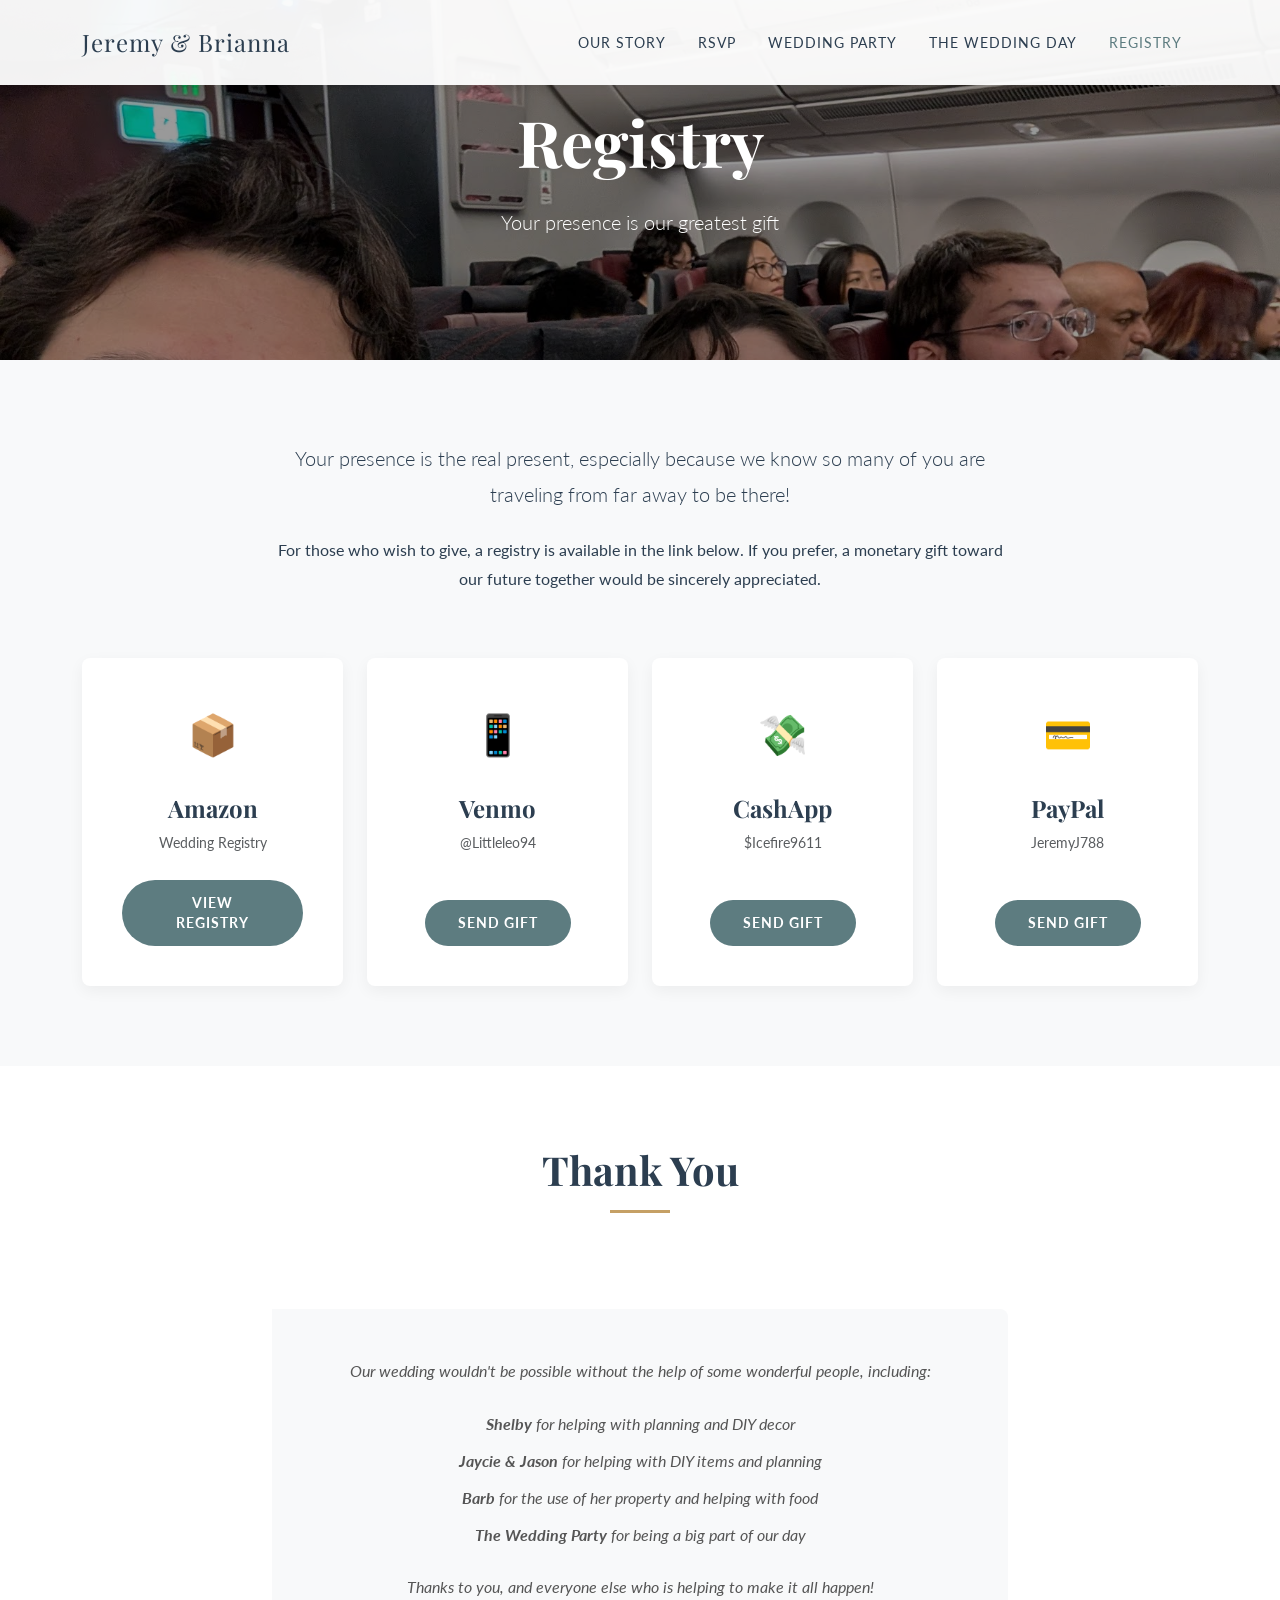
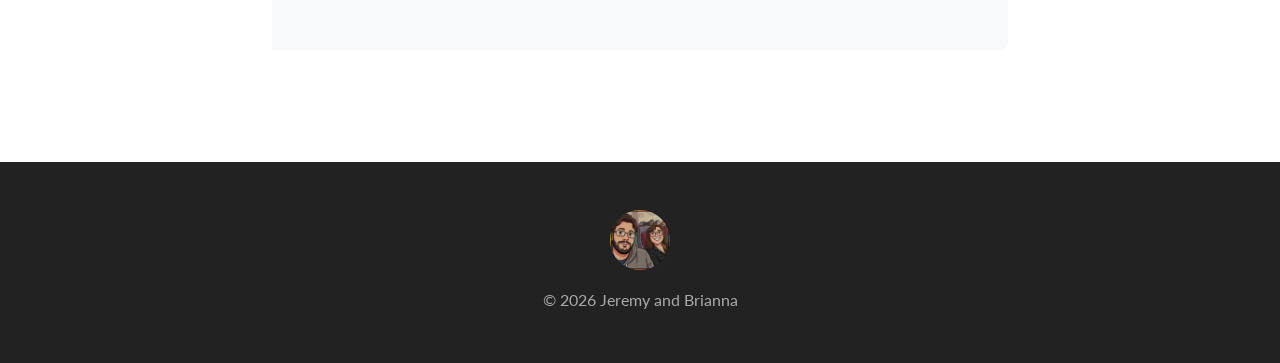
==== registry.html @ 7c29f0b6 "Initial commit" ====
<!DOCTYPE html>
<html lang="en">
<head>
    <meta charset="UTF-8">
    <meta name="viewport" content="width=device-width, initial-scale=1.0">
    <title>Jeremy and Brianna - Registry</title>

    <!-- Bootstrap 5 CSS -->
    <link href="https://cdn.jsdelivr.net/npm/bootstrap@5.3.0/dist/css/bootstrap.min.css" rel="stylesheet">

    <!-- Custom Fonts -->
    <link rel="preconnect" href="https://fonts.googleapis.com">
    <link rel="preconnect" href="https://fonts.gstatic.com" crossorigin>
    <link href="https://fonts.googleapis.com/css2?family=Lato:wght@300;400;700&family=Playfair+Display:ital,wght@0,400;0,700;1,400&display=swap" rel="stylesheet">

    <!-- Custom Styles -->
    <link href="styles.css" rel="stylesheet">
    <style>
        .registry-card {
            background: white;
            padding: 2.5rem;
            border-radius: 8px;
            box-shadow: 0 5px 15px rgba(0,0,0,0.05);
            text-align: center;
            height: 100%;
            transition: transform 0.3s;
            display: flex;
            flex-direction: column;
            justify-content: center;
            align-items: center;
        }
        .registry-card:hover {
            transform: translateY(-5px);
        }
        .registry-icon {
            font-size: 2.5rem;
            color: var(--primary-color);
            margin-bottom: 1.5rem;
        }
        .btn-registry {
            background-color: var(--primary-color);
            color: white;
            padding: 0.75rem 2rem;
            border-radius: 50px;
            text-transform: uppercase;
            letter-spacing: 1px;
            font-size: 0.85rem;
            font-weight: 700;
            margin-top: auto;
        }
        .btn-registry:hover {
            background-color: var(--accent-color);
            color: white;
        }
    </style>
</head>
<body>
    <!-- Navigation -->
    <nav class="navbar navbar-expand-lg navbar-light fixed-top">
        <div class="container">
            <a class="navbar-brand" href="index.html">Jeremy & Brianna</a>
            <button class="navbar-toggler" type="button" data-bs-toggle="collapse" data-bs-target="#navbarNav">
                <span class="navbar-toggler-icon"></span>
            </button>
            <div class="collapse navbar-collapse" id="navbarNav">
                <ul class="navbar-nav ms-auto">
                    <li class="nav-item">
                        <a class="nav-link" href="index.html">Our Story</a>
                    </li>
                    <li class="nav-item">
                        <a class="nav-link" href="rsvp.html">RSVP</a>
                    </li>
                    <li class="nav-item">
                        <a class="nav-link" href="wedding-party.html">Wedding Party</a>
                    </li>
                    <li class="nav-item">
                        <a class="nav-link" href="wedding-day.html">The Wedding Day</a>
                    </li>
                    <li class="nav-item">
                        <a class="nav-link active" href="registry.html">Registry</a>
                    </li>
                </ul>
            </div>
        </div>
    </nav>

    <!-- Hero Section -->
    <header class="hero-section" style="height: 40vh; min-height: 300px;">
        <div class="hero-overlay"></div>
        <div class="hero-content">
            <h1 class="hero-title">Registry</h1>
            <p class="lead">Your presence is our greatest gift</p>
        </div>
    </header>

    <!-- Registry Info -->
    <section class="section-padding bg-light">
        <div class="container">
            <div class="row justify-content-center mb-5">
                <div class="col-lg-8 text-center">
                    <p class="lead mb-4">Your presence is the real present, especially because we know so many of you are traveling from far away to be there!</p>
                    <p>For those who wish to give, a registry is available in the link below. If you prefer, a monetary gift toward our future together would be sincerely appreciated.</p>
                </div>
            </div>

            <div class="row g-4 justify-content-center">
                <div class="col-md-3">
                    <div class="registry-card">
                        <div class="registry-icon">📦</div>
                        <h4>Amazon</h4>
                        <p class="small text-muted mb-4">Wedding Registry</p>
                        <a href="https://www.amazon.com/wedding/guest-view/2AH0WF4XXY84A" target="_blank" class="btn btn-registry">View Registry</a>
                    </div>
                </div>
                <div class="col-md-3">
                    <div class="registry-card">
                        <div class="registry-icon">📱</div>
                        <h4>Venmo</h4>
                        <p class="small text-muted mb-4">@Littleleo94</p>
                        <a href="https://account.venmo.com/u/Littleleo94" target="_blank" class="btn btn-registry">Send Gift</a>
                    </div>
                </div>
                <div class="col-md-3">
                    <div class="registry-card">
                        <div class="registry-icon">💸</div>
                        <h4>CashApp</h4>
                        <p class="small text-muted mb-4">$Icefire9611</p>
                        <a href="https://cash.app/$Icefire9611" target="_blank" class="btn btn-registry">Send Gift</a>
                    </div>
                </div>
                <div class="col-md-3">
                    <div class="registry-card">
                        <div class="registry-icon">💳</div>
                        <h4>PayPal</h4>
                        <p class="small text-muted mb-4">JeremyJ788</p>
                        <a href="https://www.paypal.com/paypalme/JeremyJ788" target="_blank" class="btn btn-registry">Send Gift</a>
                    </div>
                </div>
            </div>
        </div>
    </section>

    <!-- Thank You Section -->
    <section class="section-padding bg-white">
        <div class="container">
            <div class="section-title">
                <h2>Thank You</h2>
            </div>
            <div class="row justify-content-center">
                <div class="col-lg-8">
                    <div class="quote-box text-center border-0 shadow-none bg-light p-5">
                        <p class="mb-4">Our wedding wouldn't be possible without the help of some wonderful people, including:</p>
                        <ul class="list-unstyled">
                            <li class="mb-2"><strong>Shelby</strong> for helping with planning and DIY decor</li>
                            <li class="mb-2"><strong>Jaycie & Jason</strong> for helping with DIY items and planning</li>
                            <li class="mb-2"><strong>Barb</strong> for the use of her property and helping with food</li>
                            <li><strong>The Wedding Party</strong> for being a big part of our day</li>
                        </ul>
                        <p class="mt-4 mb-0">Thanks to you, and everyone else who is helping to make it all happen!</p>
                    </div>
                </div>
            </div>
        </div>
    </section>

    <!-- Footer -->
    <footer>
        <div class="container">
            <img src="assets/jeremy-brianna-toon.png" alt="Cartoon" class="footer-icon rounded-circle">
            <p class="mb-0">&copy; 2026 Jeremy and Brianna</p>
        </div>
    </footer>

    <!-- Bootstrap 5 JS Bundle -->
    <script src="https://cdn.jsdelivr.net/npm/bootstrap@5.3.0/dist/js/bootstrap.bundle.min.js"></script>
</body>
</html>
---- styles.css ----
:root {
    --primary-color: #5d7c80;
    --secondary-color: #f8f9fa;
    --accent-color: #c5a065;
    --text-dark: #2c3e50;
    --text-light: #ffffff;
    --font-heading: 'Playfair Display', serif;
    --font-body: 'Lato', sans-serif;
}

body {
    font-family: var(--font-body);
    color: var(--text-dark);
    line-height: 1.8;
    background-color: #fff;
}

h1, h2, h3, h4, h5, h6 {
    font-family: var(--font-heading);
    font-weight: 700;
}

/* Navbar */
.navbar {
    background-color: rgba(255, 255, 255, 0.95);
    box-shadow: 0 2px 10px rgba(0,0,0,0.1);
    transition: all 0.3s;
    padding: 1rem 0;
}

.navbar-brand {
    font-family: var(--font-heading);
    font-size: 1.5rem;
    color: var(--text-dark) !important;
    letter-spacing: 1px;
}

.nav-link {
    font-size: 0.9rem;
    text-transform: uppercase;
    letter-spacing: 1px;
    color: var(--text-dark) !important;
    font-weight: 400;
    padding: 0.5rem 1rem !important;
}

.nav-link:hover, .nav-link.active {
    color: var(--primary-color) !important;
}

/* Hero Section */
.hero-section {
    position: relative;
    height: 100vh;
    min-height: 600px;
    background-image: url('assets/jeremy-brianna-plane.jpg');
    background-size: cover;
    background-position: center;
    background-attachment: fixed;
    display: flex;
    align-items: center;
    justify-content: center;
    color: white;
    text-align: center;
}

.hero-overlay {
    position: absolute;
    top: 0;
    left: 0;
    width: 100%;
    height: 100%;
    background: rgba(0, 0, 0, 0.4);
}

.hero-content {
    position: relative;
    z-index: 2;
    padding: 2rem;
    max-width: 800px;
}

.hero-subtitle {
    font-size: 1.2rem;
    letter-spacing: 3px;
    text-transform: uppercase;
    margin-bottom: 1rem;
    display: block;
}

.hero-title {
    font-size: 4rem;
    margin-bottom: 1.5rem;
    line-height: 1.2;
}

.hero-date {
    font-size: 1.5rem;
    font-family: var(--font-heading);
    font-style: italic;
    margin-top: 1rem;
    display: block;
}

/* Section General */
.section-padding {
    padding: 5rem 0;
}

.section-title {
    text-align: center;
    margin-bottom: 4rem;
    position: relative;
}

.section-title h2 {
    font-size: 2.5rem;
    color: var(--text-dark);
    margin-bottom: 1rem;
}

.section-title::after {
    content: '';
    display: block;
    width: 60px;
    height: 3px;
    background-color: var(--accent-color);
    margin: 1rem auto 0;
}

/* Timeline */
.timeline {
    position: relative;
    max-width: 1000px;
    margin: 0 auto;
}

.timeline::after {
    content: '';
    position: absolute;
    width: 2px;
    background-color: var(--primary-color);
    top: 0;
    bottom: 0;
    left: 50%;
    margin-left: -1px;
}

.timeline-item {
    padding: 10px 40px;
    position: relative;
    background-color: inherit;
    width: 50%;
}

.timeline-item.left {
    left: 0;
    text-align: right;
}

.timeline-item.right {
    left: 50%;
    text-align: left;
}

.timeline-content {
    padding: 20px 30px;
    background-color: white;
    position: relative;
    border-radius: 6px;
    box-shadow: 0 5px 20px rgba(0,0,0,0.05);
    transition: transform 0.3s;
}

.timeline-content:hover {
    transform: translateY(-5px);
}

.timeline-date {
    font-weight: 700;
    color: var(--primary-color);
    margin-bottom: 0.5rem;
    display: block;
    text-transform: uppercase;
    letter-spacing: 1px;
    font-size: 0.9rem;
}

/* Timeline Dots */
.timeline-item::after {
    content: '';
    position: absolute;
    width: 20px;
    height: 20px;
    right: -10px;
    background-color: white;
    border: 4px solid var(--accent-color);
    top: 25px;
    border-radius: 50%;
    z-index: 1;
}

.timeline-item.right::after {
    left: -10px;
}

/* Proposal Section */
.proposal-section {
    background-color: var(--secondary-color);
}

.proposal-card {
    background: white;
    padding: 2rem;
    height: 100%;
    border-radius: 8px;
    box-shadow: 0 5px 15px rgba(0,0,0,0.05);
    text-align: center;
}

.proposal-card img {
    width: 100%;
    height: 250px;
    object-fit: cover;
    border-radius: 4px;
    margin-bottom: 1.5rem;
}

.proposal-card h4 {
    margin-bottom: 1rem;
    color: var(--primary-color);
}

.quote-box {
    border-left: 4px solid var(--accent-color);
    padding-left: 1.5rem;
    margin: 2rem 0;
    font-style: italic;
    color: #555;
    background: #fff;
    padding: 2rem;
    border-radius: 0 8px 8px 0;
    box-shadow: 0 5px 15px rgba(0,0,0,0.03);
}

/* Footer */
footer {
    background-color: #222;
    color: #aaa;
    padding: 3rem 0;
    text-align: center;
}

.footer-icon {
    width: 60px;
    margin-bottom: 1rem;
    opacity: 0.8;
}

/* Responsive */
@media (max-width: 767px) {
    .timeline::after {
        left: 31px;
    }
    
    .timeline-item {
        width: 100%;
        padding-left: 70px;
        padding-right: 25px;
    }
    
    .timeline-item.left, .timeline-item.right {
        left: 0;
        text-align: left;
    }
    
    .timeline-item::after {
        left: 21px;
    }
    
    .hero-title {
        font-size: 2.5rem;
    }
}
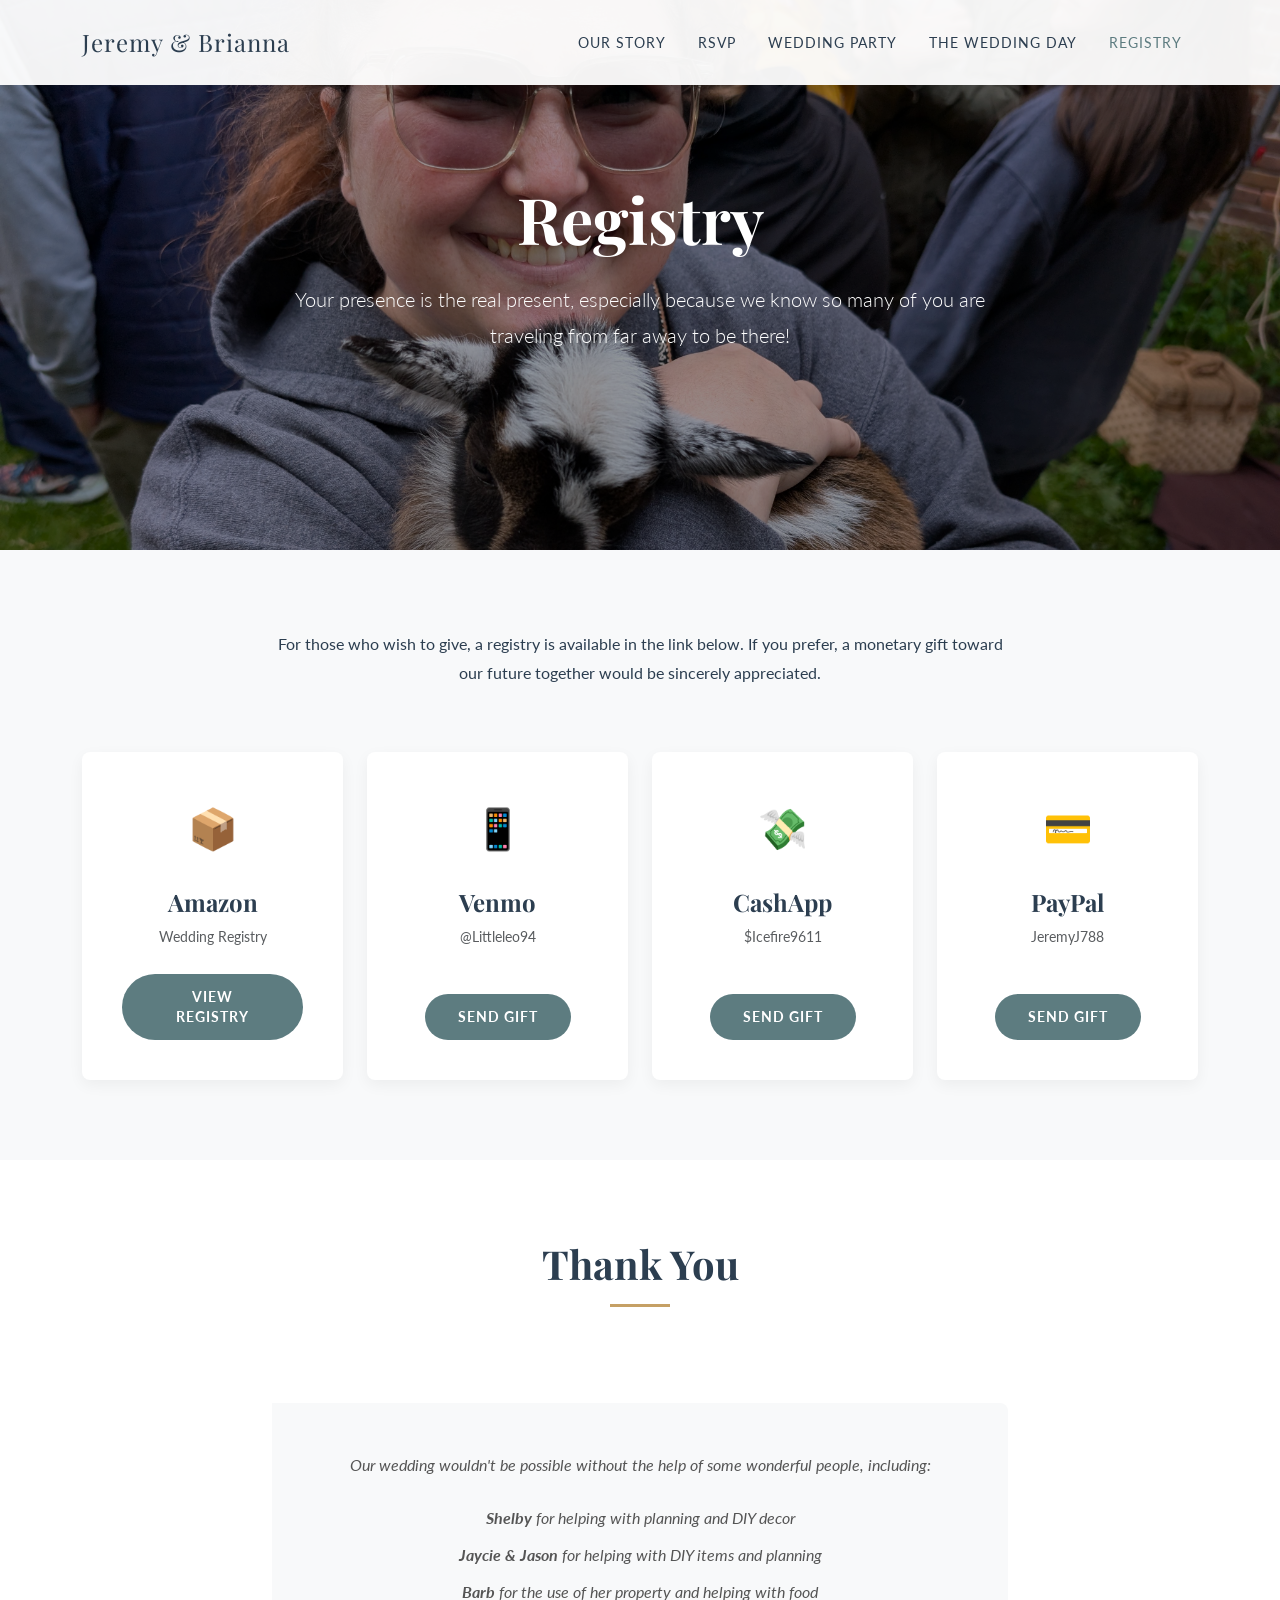
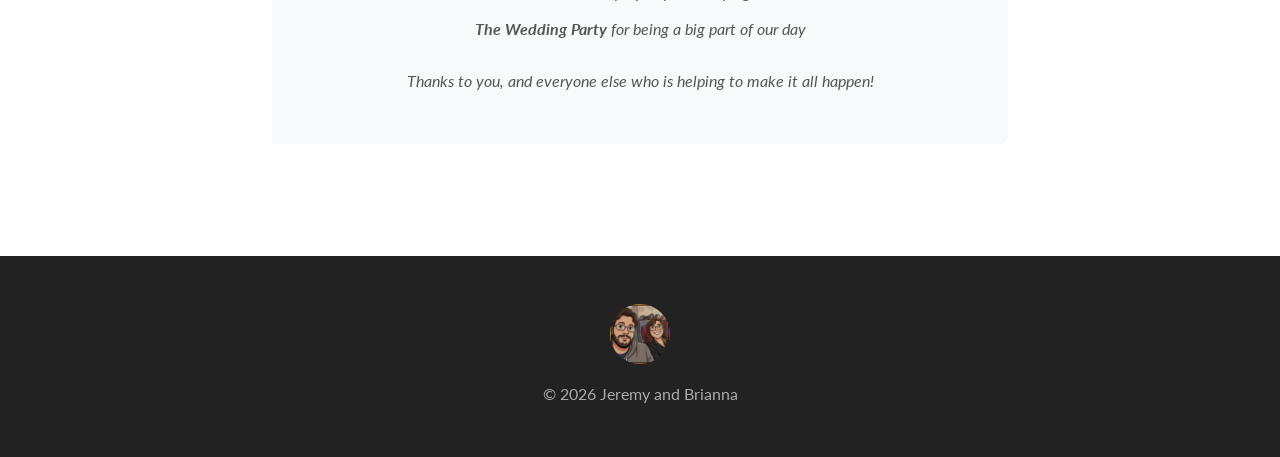
==== commit ce3e091f: "button fixes" ====
--- a/registry.html
+++ b/registry.html
@@ -85,11 +85,11 @@
     </nav>
 
     <!-- Hero Section -->
-    <header class="hero-section" style="height: 40vh; min-height: 300px;">
+    <header class="hero-section" style="height: 40vh; min-height: 550px; background-image: url('assets/brianna-goat.jpg');">
         <div class="hero-overlay"></div>
         <div class="hero-content">
             <h1 class="hero-title">Registry</h1>
-            <p class="lead">Your presence is our greatest gift</p>
+            <p class="lead">Your presence is the real present, especially because we know so many of you are traveling from far away to be there!</p>
         </div>
     </header>
 
@@ -98,7 +98,6 @@
         <div class="container">
             <div class="row justify-content-center mb-5">
                 <div class="col-lg-8 text-center">
-                    <p class="lead mb-4">Your presence is the real present, especially because we know so many of you are traveling from far away to be there!</p>
                     <p>For those who wish to give, a registry is available in the link below. If you prefer, a monetary gift toward our future together would be sincerely appreciated.</p>
                 </div>
             </div>
--- a/styles.css
+++ b/styles.css
@@ -53,7 +53,7 @@
     position: relative;
     height: 100vh;
     min-height: 600px;
-    background-image: url('assets/jeremy-brianna-plane.jpg');
+    background-image: url('assets/Proposal.jpg');
     background-size: cover;
     background-position: center;
     background-attachment: fixed;
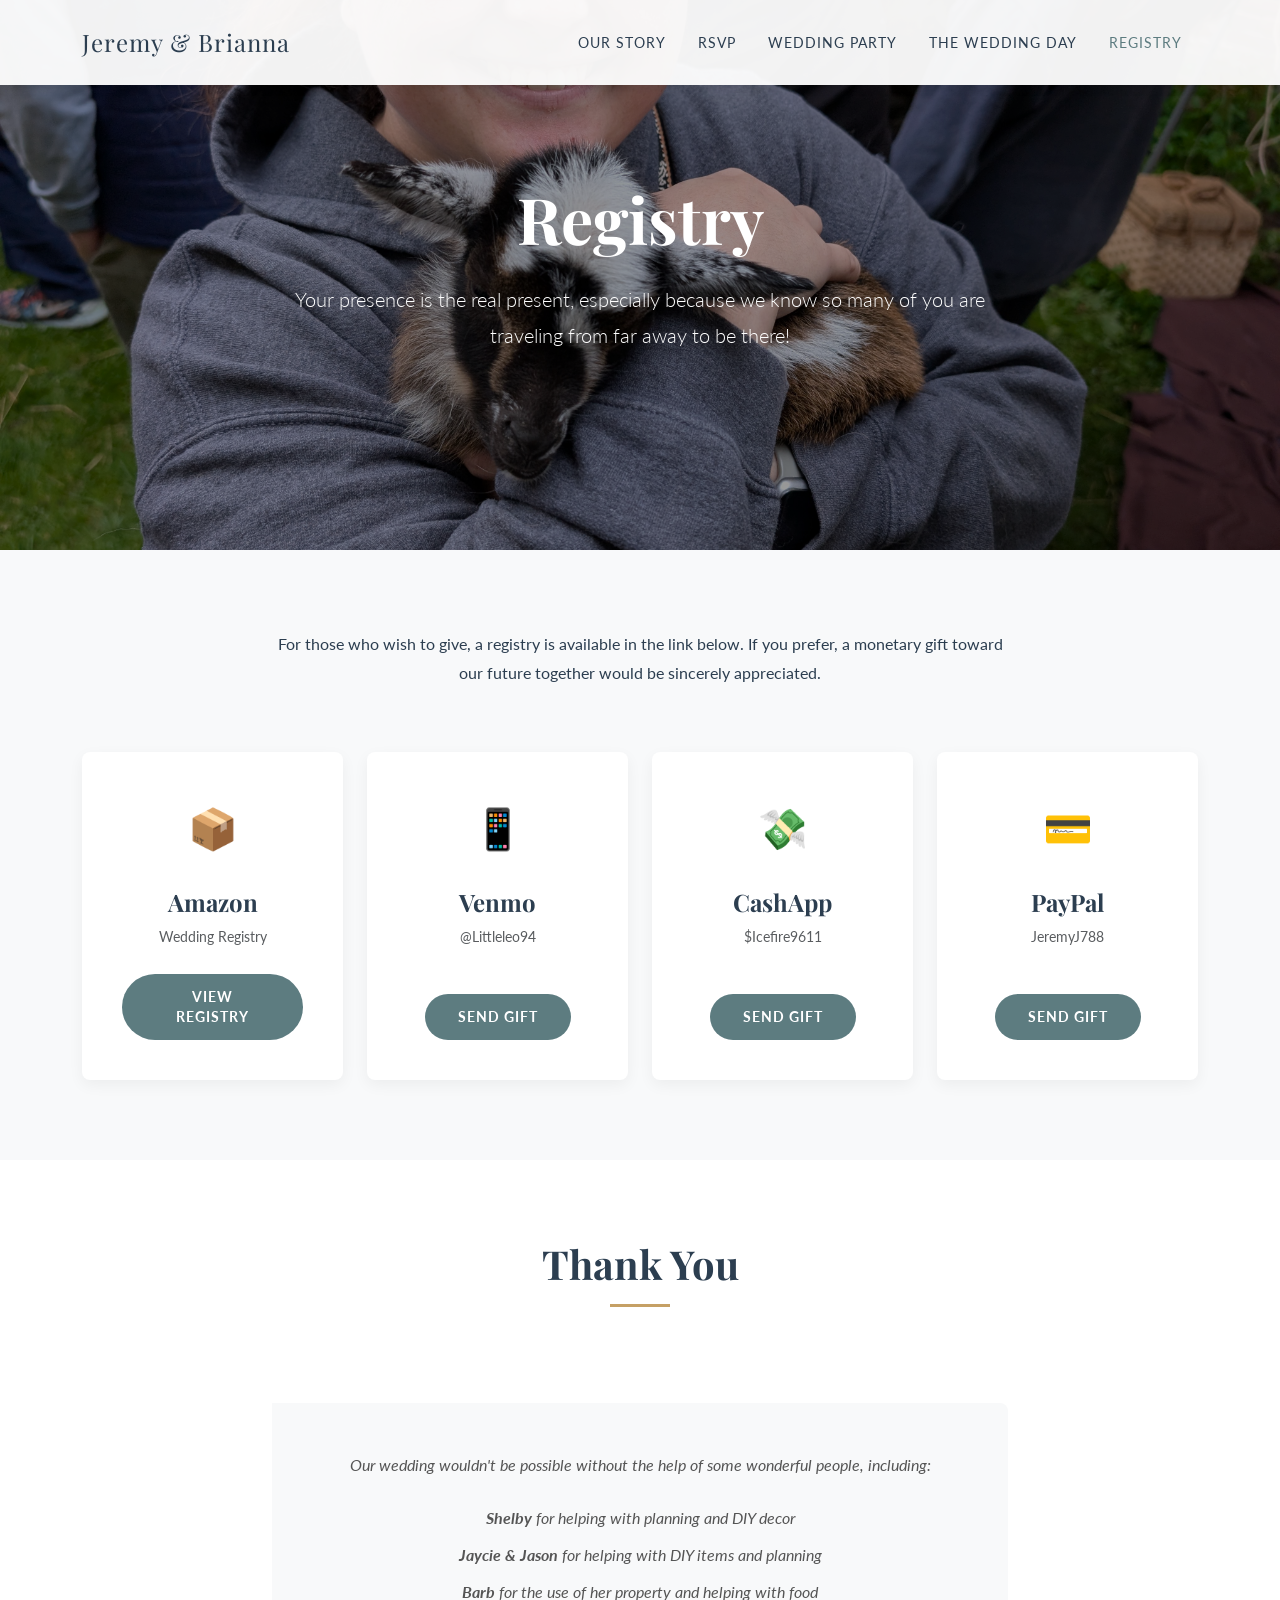
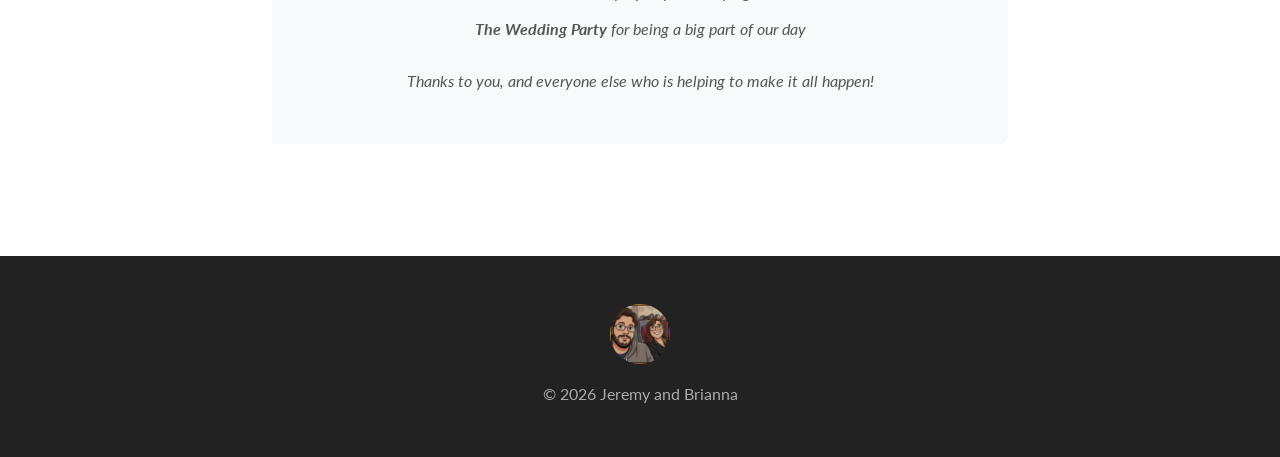
==== commit 2ab5a25a: "registry image fix" ====
--- a/registry.html
+++ b/registry.html
@@ -1,5 +1,6 @@
 <!DOCTYPE html>
 <html lang="en">
+
 <head>
     <meta charset="UTF-8">
     <meta name="viewport" content="width=device-width, initial-scale=1.0">
@@ -11,7 +12,9 @@
     <!-- Custom Fonts -->
     <link rel="preconnect" href="https://fonts.googleapis.com">
     <link rel="preconnect" href="https://fonts.gstatic.com" crossorigin>
-    <link href="https://fonts.googleapis.com/css2?family=Lato:wght@300;400;700&family=Playfair+Display:ital,wght@0,400;0,700;1,400&display=swap" rel="stylesheet">
+    <link
+        href="https://fonts.googleapis.com/css2?family=Lato:wght@300;400;700&family=Playfair+Display:ital,wght@0,400;0,700;1,400&display=swap"
+        rel="stylesheet">
 
     <!-- Custom Styles -->
     <link href="styles.css" rel="stylesheet">
@@ -20,7 +23,7 @@
             background: white;
             padding: 2.5rem;
             border-radius: 8px;
-            box-shadow: 0 5px 15px rgba(0,0,0,0.05);
+            box-shadow: 0 5px 15px rgba(0, 0, 0, 0.05);
             text-align: center;
             height: 100%;
             transition: transform 0.3s;
@@ -29,14 +32,17 @@
             justify-content: center;
             align-items: center;
         }
+
         .registry-card:hover {
             transform: translateY(-5px);
         }
+
         .registry-icon {
             font-size: 2.5rem;
             color: var(--primary-color);
             margin-bottom: 1.5rem;
         }
+
         .btn-registry {
             background-color: var(--primary-color);
             color: white;
@@ -48,12 +54,14 @@
             font-weight: 700;
             margin-top: auto;
         }
+
         .btn-registry:hover {
             background-color: var(--accent-color);
             color: white;
         }
     </style>
 </head>
+
 <body>
     <!-- Navigation -->
     <nav class="navbar navbar-expand-lg navbar-light fixed-top">
@@ -85,11 +93,13 @@
     </nav>
 
     <!-- Hero Section -->
-    <header class="hero-section" style="height: 40vh; min-height: 550px; background-image: url('assets/brianna-goat.jpg');">
+    <header class="hero-section"
+        style="height: 40vh; min-height: 550px; background-image: url('assets/brianna-goat.jpg'); background-attachment: scroll; background-size: cover;">
         <div class="hero-overlay"></div>
         <div class="hero-content">
             <h1 class="hero-title">Registry</h1>
-            <p class="lead">Your presence is the real present, especially because we know so many of you are traveling from far away to be there!</p>
+            <p class="lead">Your presence is the real present, especially because we know so many of you are traveling
+                from far away to be there!</p>
         </div>
     </header>
 
@@ -98,7 +108,8 @@
         <div class="container">
             <div class="row justify-content-center mb-5">
                 <div class="col-lg-8 text-center">
-                    <p>For those who wish to give, a registry is available in the link below. If you prefer, a monetary gift toward our future together would be sincerely appreciated.</p>
+                    <p>For those who wish to give, a registry is available in the link below. If you prefer, a monetary
+                        gift toward our future together would be sincerely appreciated.</p>
                 </div>
             </div>
 
@@ -108,7 +119,8 @@
                         <div class="registry-icon">📦</div>
                         <h4>Amazon</h4>
                         <p class="small text-muted mb-4">Wedding Registry</p>
-                        <a href="https://www.amazon.com/wedding/guest-view/2AH0WF4XXY84A" target="_blank" class="btn btn-registry">View Registry</a>
+                        <a href="https://www.amazon.com/wedding/guest-view/2AH0WF4XXY84A" target="_blank"
+                            class="btn btn-registry">View Registry</a>
                     </div>
                 </div>
                 <div class="col-md-3">
@@ -116,7 +128,8 @@
                         <div class="registry-icon">📱</div>
                         <h4>Venmo</h4>
                         <p class="small text-muted mb-4">@Littleleo94</p>
-                        <a href="https://account.venmo.com/u/Littleleo94" target="_blank" class="btn btn-registry">Send Gift</a>
+                        <a href="https://account.venmo.com/u/Littleleo94" target="_blank" class="btn btn-registry">Send
+                            Gift</a>
                     </div>
                 </div>
                 <div class="col-md-3">
@@ -132,7 +145,8 @@
                         <div class="registry-icon">💳</div>
                         <h4>PayPal</h4>
                         <p class="small text-muted mb-4">JeremyJ788</p>
-                        <a href="https://www.paypal.com/paypalme/JeremyJ788" target="_blank" class="btn btn-registry">Send Gift</a>
+                        <a href="https://www.paypal.com/paypalme/JeremyJ788" target="_blank"
+                            class="btn btn-registry">Send Gift</a>
                     </div>
                 </div>
             </div>
@@ -148,11 +162,14 @@
             <div class="row justify-content-center">
                 <div class="col-lg-8">
                     <div class="quote-box text-center border-0 shadow-none bg-light p-5">
-                        <p class="mb-4">Our wedding wouldn't be possible without the help of some wonderful people, including:</p>
+                        <p class="mb-4">Our wedding wouldn't be possible without the help of some wonderful people,
+                            including:</p>
                         <ul class="list-unstyled">
                             <li class="mb-2"><strong>Shelby</strong> for helping with planning and DIY decor</li>
-                            <li class="mb-2"><strong>Jaycie & Jason</strong> for helping with DIY items and planning</li>
-                            <li class="mb-2"><strong>Barb</strong> for the use of her property and helping with food</li>
+                            <li class="mb-2"><strong>Jaycie & Jason</strong> for helping with DIY items and planning
+                            </li>
+                            <li class="mb-2"><strong>Barb</strong> for the use of her property and helping with food
+                            </li>
                             <li><strong>The Wedding Party</strong> for being a big part of our day</li>
                         </ul>
                         <p class="mt-4 mb-0">Thanks to you, and everyone else who is helping to make it all happen!</p>
@@ -173,4 +190,5 @@
     <!-- Bootstrap 5 JS Bundle -->
     <script src="https://cdn.jsdelivr.net/npm/bootstrap@5.3.0/dist/js/bootstrap.bundle.min.js"></script>
 </body>
+
 </html>
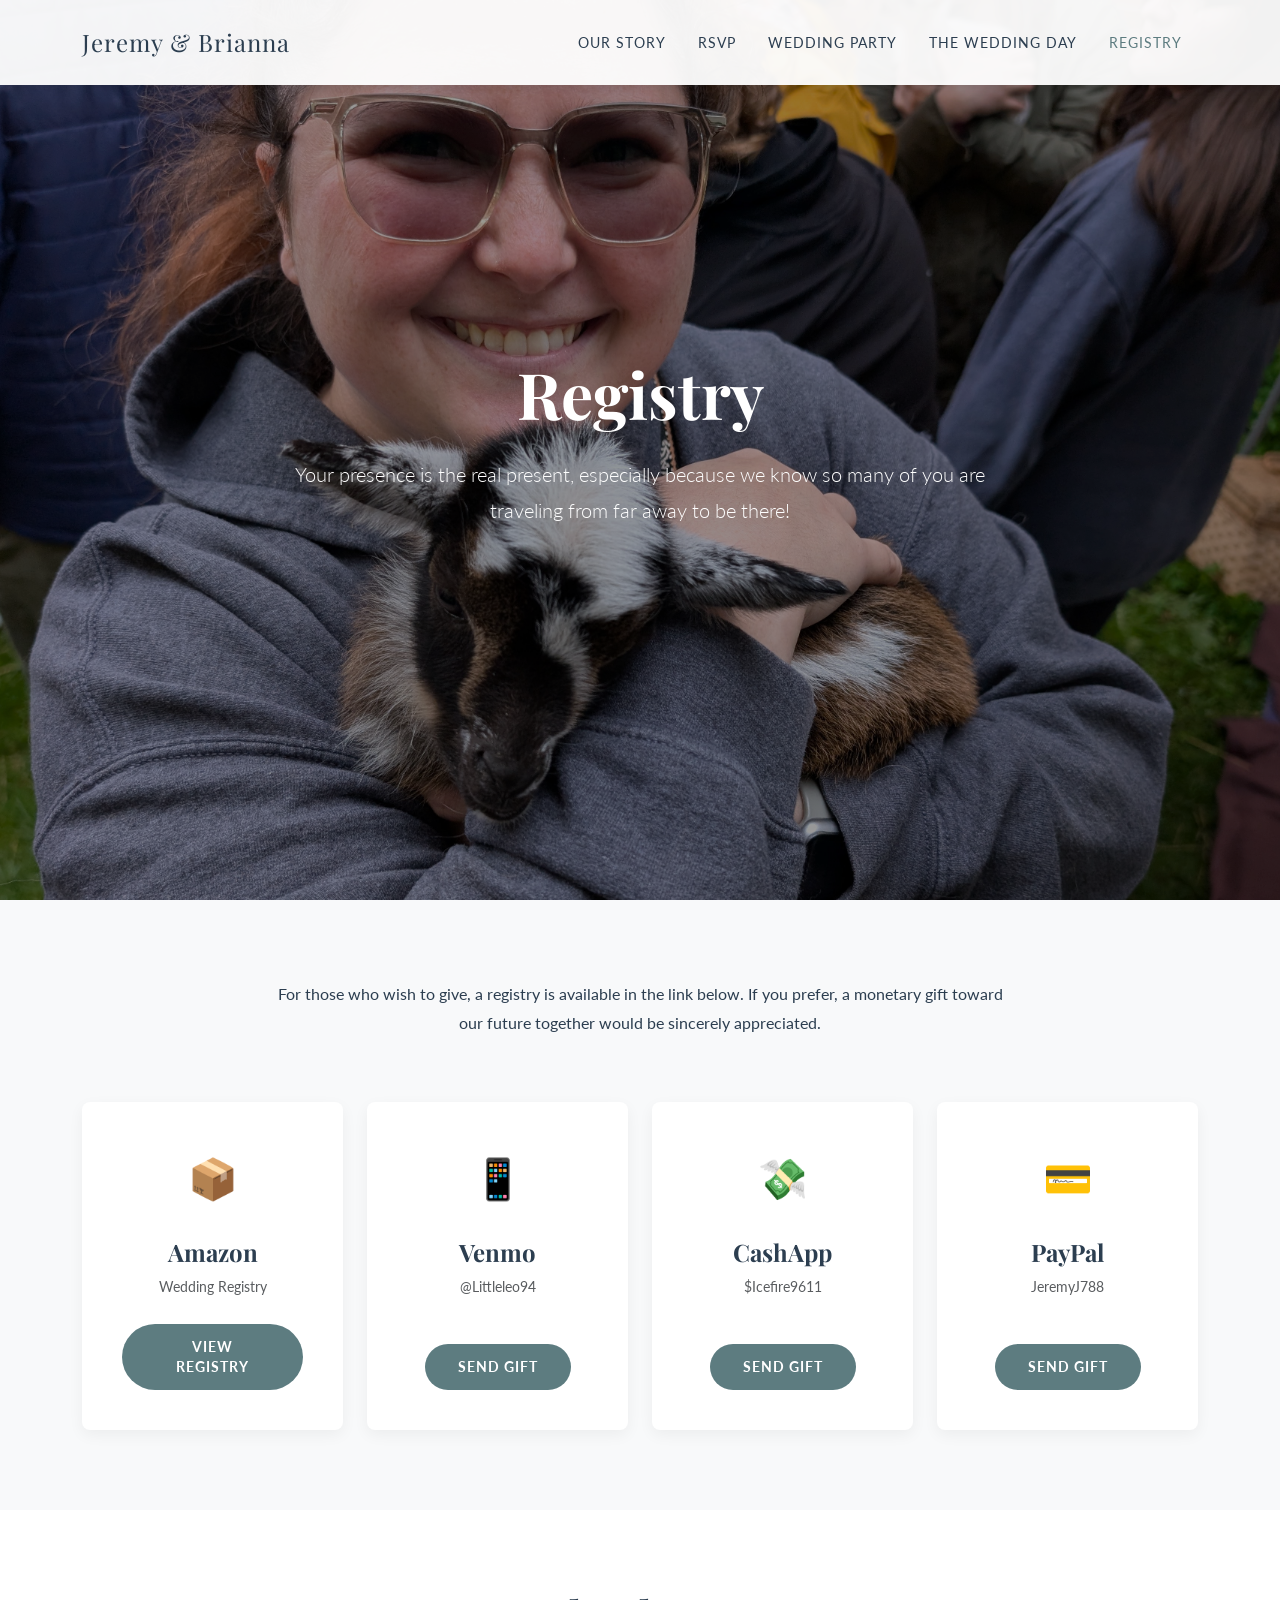
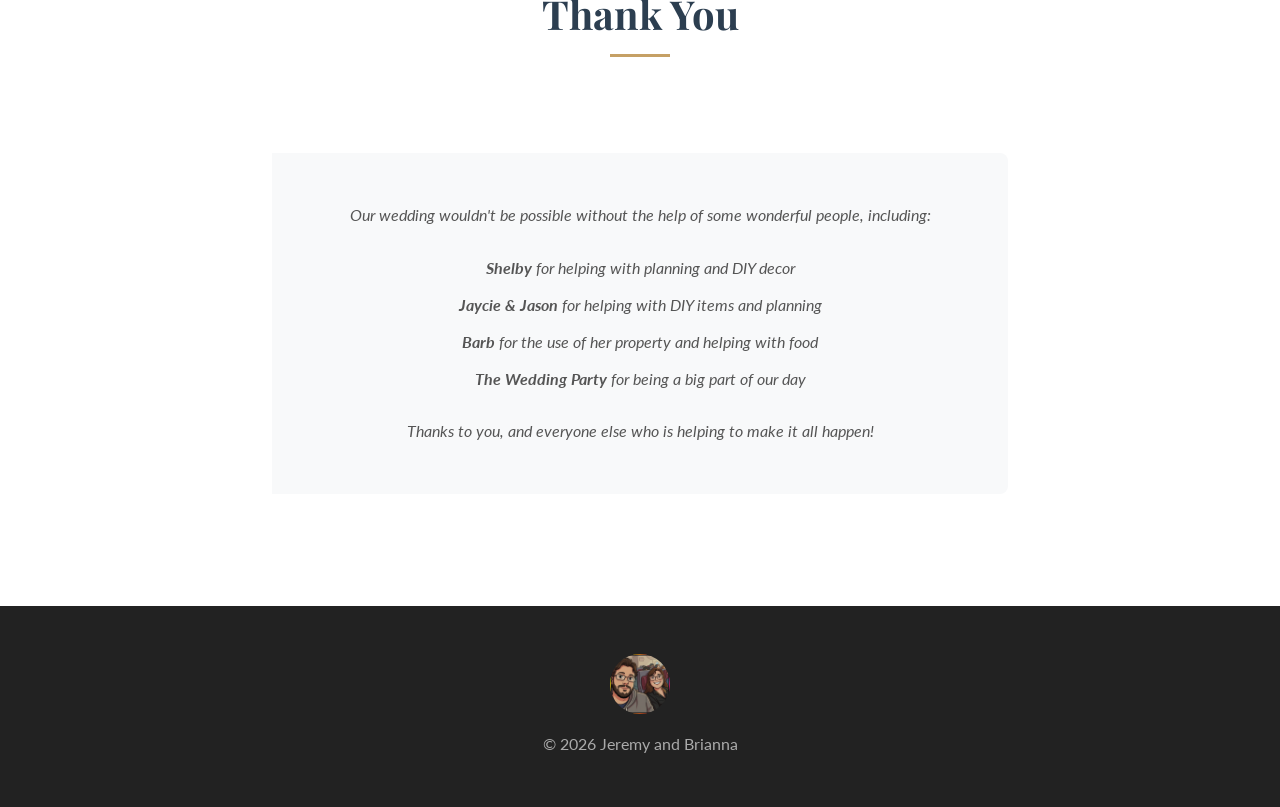
==== commit 0141351a: "Update registry.html" ====
--- a/registry.html
+++ b/registry.html
@@ -93,8 +93,7 @@
     </nav>
 
     <!-- Hero Section -->
-    <header class="hero-section"
-        style="height: 40vh; min-height: 550px; background-image: url('assets/brianna-goat.jpg'); background-attachment: scroll; background-size: cover;">
+    <header class="hero-section" style="background-image: url('assets/brianna-goat.jpg');">
         <div class="hero-overlay"></div>
         <div class="hero-content">
             <h1 class="hero-title">Registry</h1>
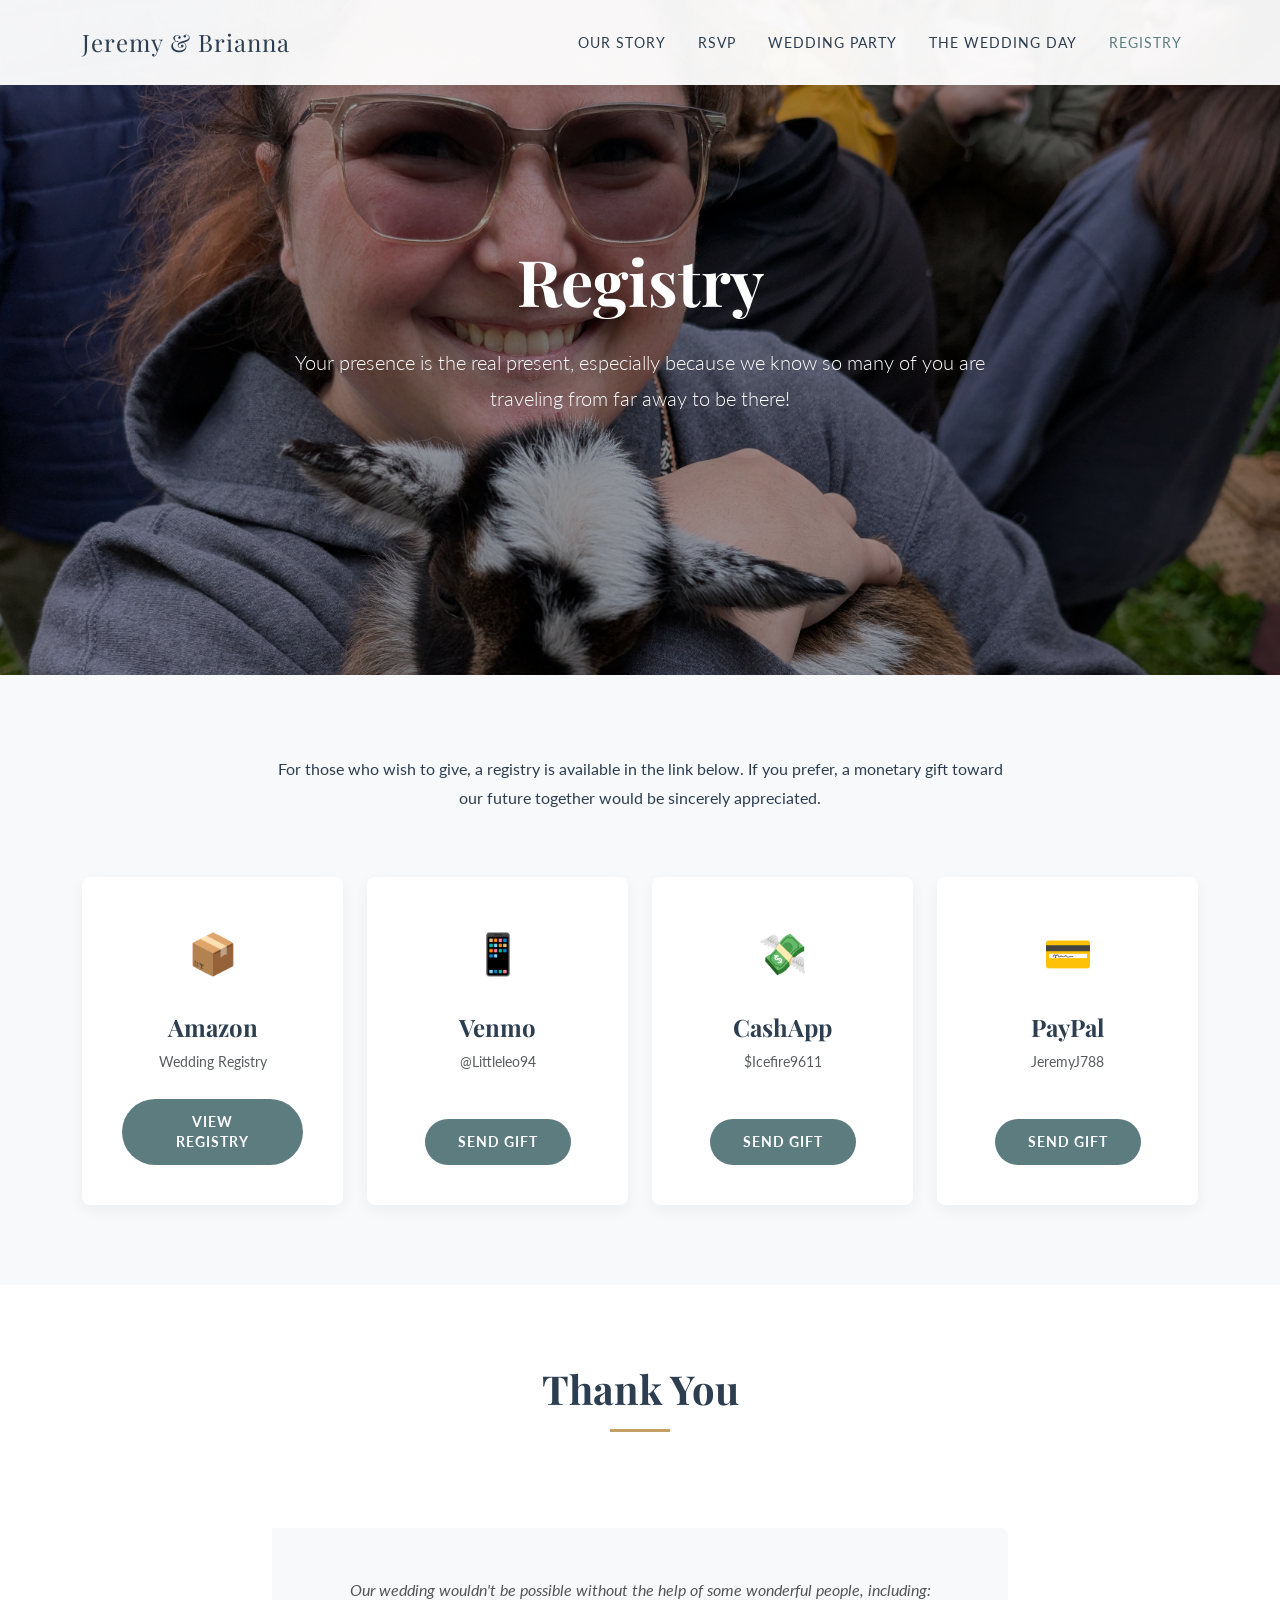
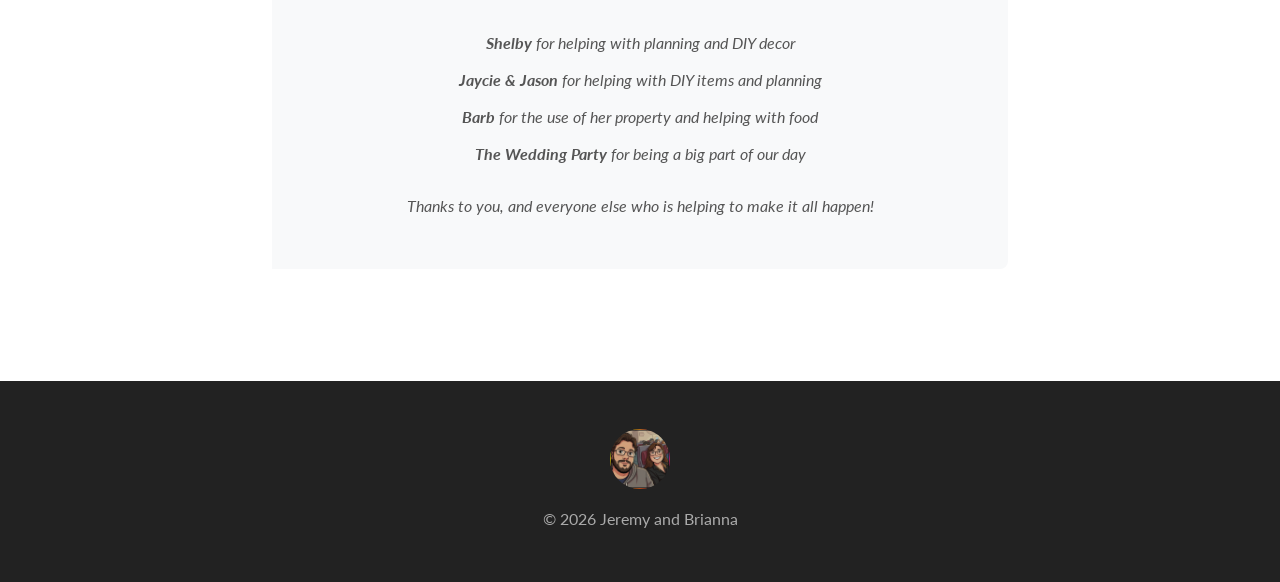
==== commit 9bc0d562: "Update registry.html" ====
--- a/registry.html
+++ b/registry.html
@@ -93,7 +93,7 @@
     </nav>
 
     <!-- Hero Section -->
-    <header class="hero-section" style="background-image: url('assets/brianna-goat.jpg');">
+    <header class="hero-section" style="height: 75vh; min-height: 450px; background-image: url('assets/brianna-goat.jpg');">
         <div class="hero-overlay"></div>
         <div class="hero-content">
             <h1 class="hero-title">Registry</h1>
